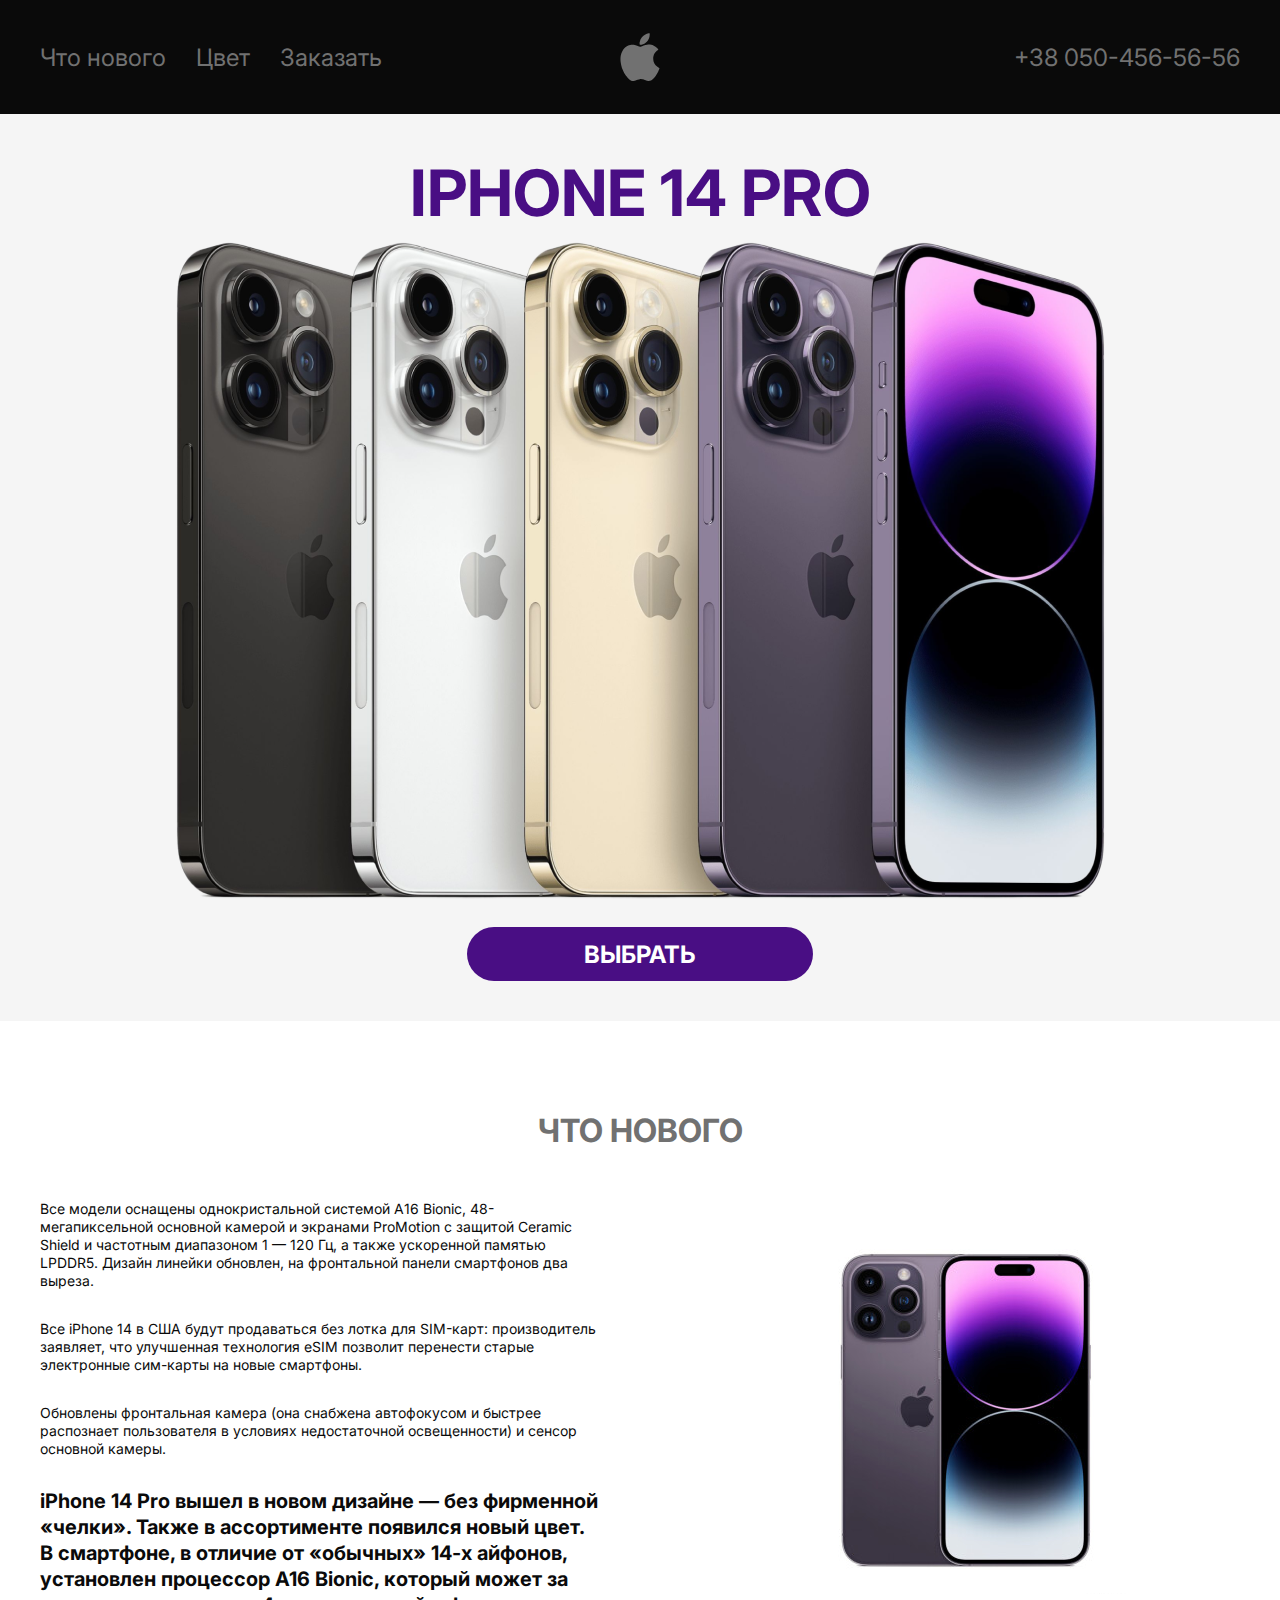
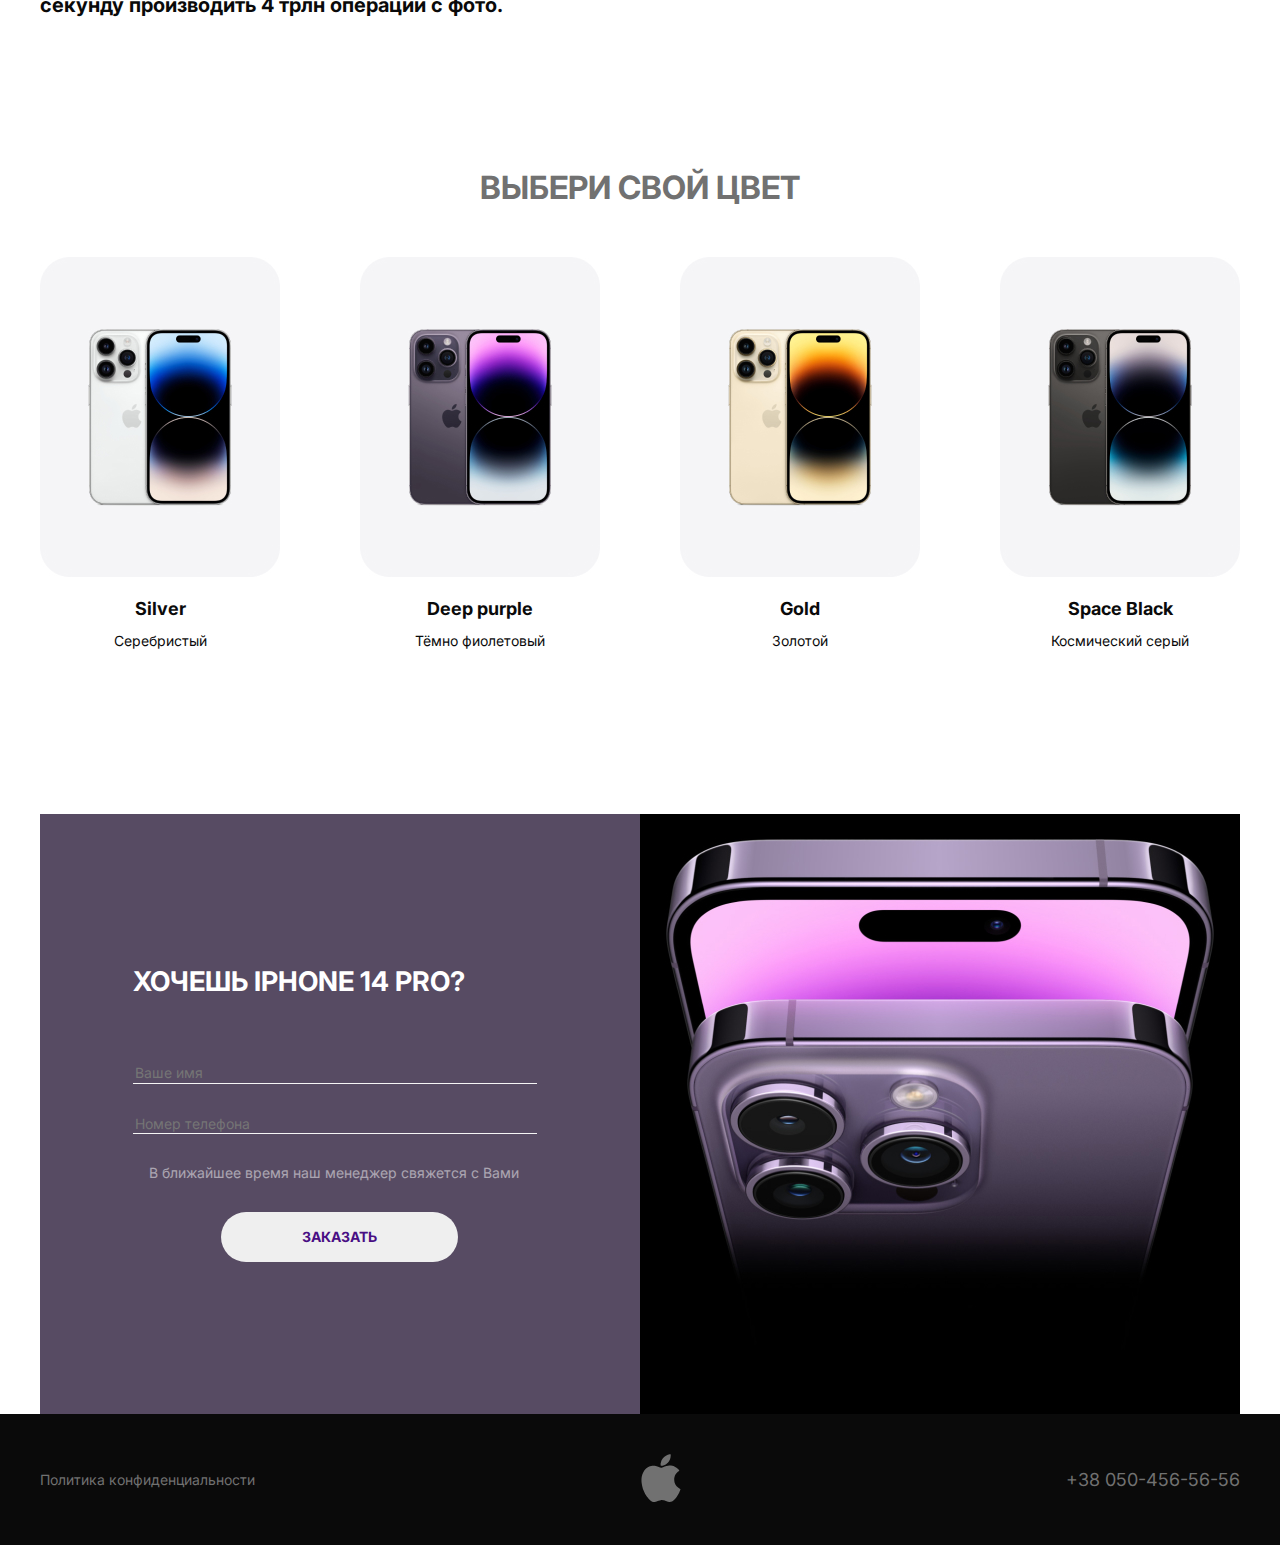
==== index.html @ 1cb61a8d "add all file" ====
<!DOCTYPE html>
<html lang="ru">
<head>
    <meta charset="UTF-8">
    <meta http-equiv="X-UA-Compatible" content="IE=edge">
    <meta name="viewport" content="width=device-width, initial-scale=1.0">
    <link rel="preconnect" href="https://fonts.googleapis.com">
    <link rel="preconnect" href="https://fonts.gstatic.com" crossorigin>
    <link href="https://fonts.googleapis.com/css2?family=Inter:wght@400;700&display=swap" rel="stylesheet">
    <link rel="stylesheet" href="css/normalize.css">
    <link rel="stylesheet" href="css/style.css">
    <title>Document</title>
    
</head>
<body>
    <header class="header">
        <div class="container">
            <nav class="nav">
                <ul class="menu">
                    <li class="menu-item">
                        <a href="#" class="menu-link">Что нового</a>
                    </li>
                    <li class="menu-item">
                        <a href="#" class="menu-link">Цвет</a>
                    </li>
                    <li class="menu-item">
                        <a href="#" class="menu-link">Заказать</a>
                    </li>
                </ul>
                <a class="logo">
                    <img src="img/logo.svg" alt="logo">
                </a>
                <a class="phone" href="tel:380504565656">+38 050-456-56-56</a>
            </nav>
        </div>
    </header>
    <main class="main">
        <section class="headline">
            <div class="container">
                <h1 class="title">iPhone 14 Pro</h1>
                <img class="headline-img" src="img/iphone1.png" alt="iphone14pro">
                <a class="headline-btn" href="#">выбрать</a>
            </div>
        </section>
        <section class="new">
            <div class="container">
                <h2 class="new-title">Что нового</h2>
                <div class="new-info">
                    <div class="new-text">
                        <p>Все модели оснащены однокристальной системой A16 Bionic, 48-мегапиксельной основной камерой и экранами ProMotion с защитой Ceramic Shield и частотным диапазоном 1 — 120 Гц, а также ускоренной памятью LPDDR5. Дизайн линейки обновлен, на фронтальной панели смартфонов два выреза. </p>
                        <p>Все iPhone 14 в США будут продаваться без лотка для SIM-карт: производитель заявляет, что улучшенная технология eSIM позволит перенести старые электронные сим-карты на новые смартфоны.</p>
                        <p>Обновлены фронтальная камера (она снабжена автофокусом и быстрее распознает пользователя в условиях недостаточной освещенности) и сенсор основной камеры.
                        </p>
                        <b>
                            iPhone 14 Pro вышел в новом дизайне — без фирменной «челки». Также в ассортименте появился новый цвет. В смартфоне, в отличие от «обычных» 14-х айфонов, установлен процессор A16 Bionic, который может за секунду производить 4 трлн операций с фото.
                        </b>
                    </div>
                    <img class="images-new" src="img/iphone2.png"alt="iphone14pro">
                </div>
            </div>
        </section>
        <section class="color">
            <div class="container">
                <h2 class="new-title">Выбери свой цвет</h2>
                <ul class="color-item">
                    <li class="color-list">
                        <img class="color-img"src="img/silver.jpg" alt="silver">
                        <b>Silver</b>
                        <p>Серебристый</p>                        
                    </li>

                    <li class="color-list">
                        <img class="color-img"src="img/purple.jpg" alt="deep-perple">
                        <b>Deep purple</b>
                        <p>Тёмно фиолетовый</p>
                    </li>

                    <li class="color-list">
                        <img class="color-img"src="img/gold.jpg" alt="gold">
                        <b>Gold</b>
                        <p>Золотой</p>
                    </li>

                    <li class="color-list">
                        <img class="color-img"src="img/black.jpg" alt="space-black">
                        <b>Space Black</b>
                        <p>Космический серый</p>
                    </li>
                </ul>
            </div>
        </section>
        <section class="feed">
            <div class="container">
                <div class="text-feed">
                    <h2 class="feed-title">хочешь iphone 14 pro?</h3>
                    <input type="form" placeholder="Ваше имя">
                    <input type="form" placeholder="Номер телефона">
                    <p>В ближайшее время наш менеджер свяжется с Вами</p>
                    <button type="submit">Заказать</button>
                    
                </div>
                <div class="fimg"><img class="feed-img"src="img/end.jpg" alt="end"></div>
            </div>
        </section>
    </main>
    <footer>
        <div class="container">
            <p>Политика конфиденциальности</p>
            <a href=""><img src="img/logo.svg" alt=""><a href="tel:380504565656">+38 050-456-56-56</a></a>
        </div>
    </footer>
</body>
</html>
---- css/style.css ----
.header {
    background-color: #0a0a0a;
    padding: 33px 0 32px;
    font-size: 24px;
}

a {
    text-decoration: none;
    color: #717171;
}

p {
    font-size: 14px;
    font-weight: 400;
}

ul {
    list-style: none;
    margin: 0;
    padding: 0;
}

body {
    font-family: 'Inter', sans-serif;
    font-size: 18px;
    line-height: 18px;
    font-weight: 400;
    color: #0a0a0a;
}

.container {
    max-width: 1200px;
    margin: 0 auto;
    padding: 0 15px;
}

.nav {
    display: flex;
    justify-content: space-between;
    align-items: center;
}

.menu {
    display: flex;
    flex-grow: 1;
    flex-basis: 0;
}

.phone {
    flex-grow: 1;
    flex-basis: 0;
    text-align: right;
}

.menu-item {
    padding-right: 30px;
}

.headline {
    background-color: #f5f5f5;
    text-align: center;
    padding: 70px 0 40px;
}

.title {
    text-transform: uppercase;
    margin: 0 0 40px;
    color: #490E84;
    /* line-height: 77; */
    font-weight: 700;
    font-size: 64px;
}

.headline-img {
    margin-bottom: 25px;
}

.headline-btn {
    text-transform: uppercase;
    color: #ffffff;
    font-size: 24px;
    font-weight: 700;
    border-radius: 30px;
    background-color: #490E84;
    display: inline-block;
    padding: 19px 117px 17px;
}

.new {
    padding: 90px 0 150px;
}

.new-title {
    margin: 0 0 50px;
    text-transform: uppercase;
    color: #717171;
    font-weight: 700;
    font-size: 32px;
    text-align: center;
    line-height: 39px;
}

.new-info  {
    display: flex;
    align-items: center;
}

.new-text p {
    max-width: 560px;
    margin: 0 0 30px;
}

.new-text b {
    display: block;
    max-width: 560px;
    font-size: 20px;
    line-height: 26px;
}

.images-new {
    margin-left: 190px;
}

.color-item {
    display: flex;
    gap: 80px;
}

.color-img {
    margin-bottom: 20px;
}

.color {
    margin-bottom: 150px;
}

.color b {
    margin-bottom: 10px;
}

.color li {
    text-align: center;
}



.text-feed {
    padding: 137px 0 0 93px;
}

.feed .container {
    display: flex;
    background-color: #574B63;
    padding: 0;
    margin-bottom: 0px;
}

.fimg {
    padding: 0;
    display: flex;
}

.feed-title {
    font-weight: 700;
    color: #ffffff;
    text-transform: uppercase;
    margin-bottom: 72px;
}

.feed input {
    border: none;
    border-bottom: 1px solid rgba(245, 245, 245, 1);
    width: 400px;
    margin-bottom: 30px;
    background-color: #574B63;
    font-size: 14px;
    color: #ffffff
}

.feed p {
    opacity: 0.5;
    margin: 0 0 30px 16px;
    color: #fff;
}

.feed button {
    padding: 16px 81px;
    margin: 0 0 0 88px;
    text-transform: uppercase;
    font-weight: 700;
    font-size: 14px;
    color: #490E84;
    line-height: 18px;
    border-radius: 30px;
    border: none;
}

footer {
    background-color: #0a0a0a;
    color: #717171;
   
}

footer .container {
    display: flex;
    flex-direction: row;
    align-items: center;
    justify-content: space-between;
    padding: 40px 0 40px 0;
    
}
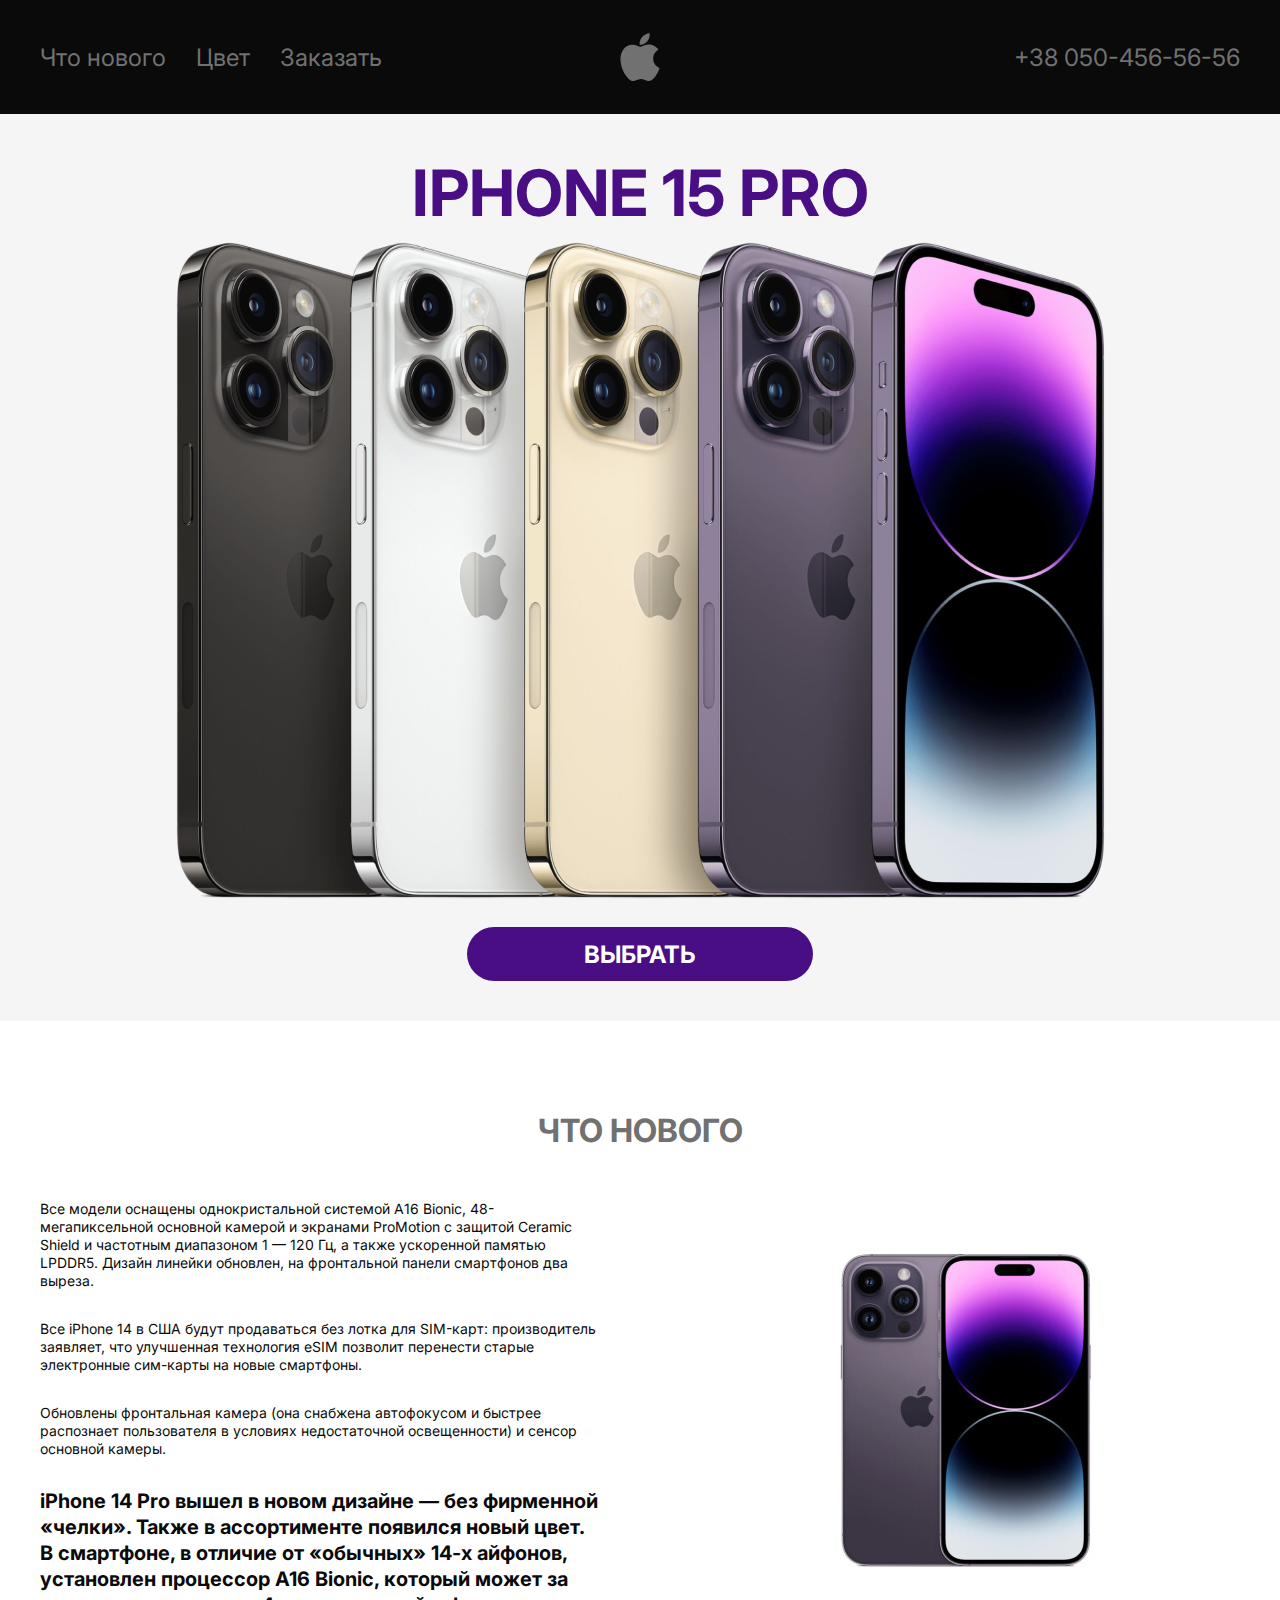
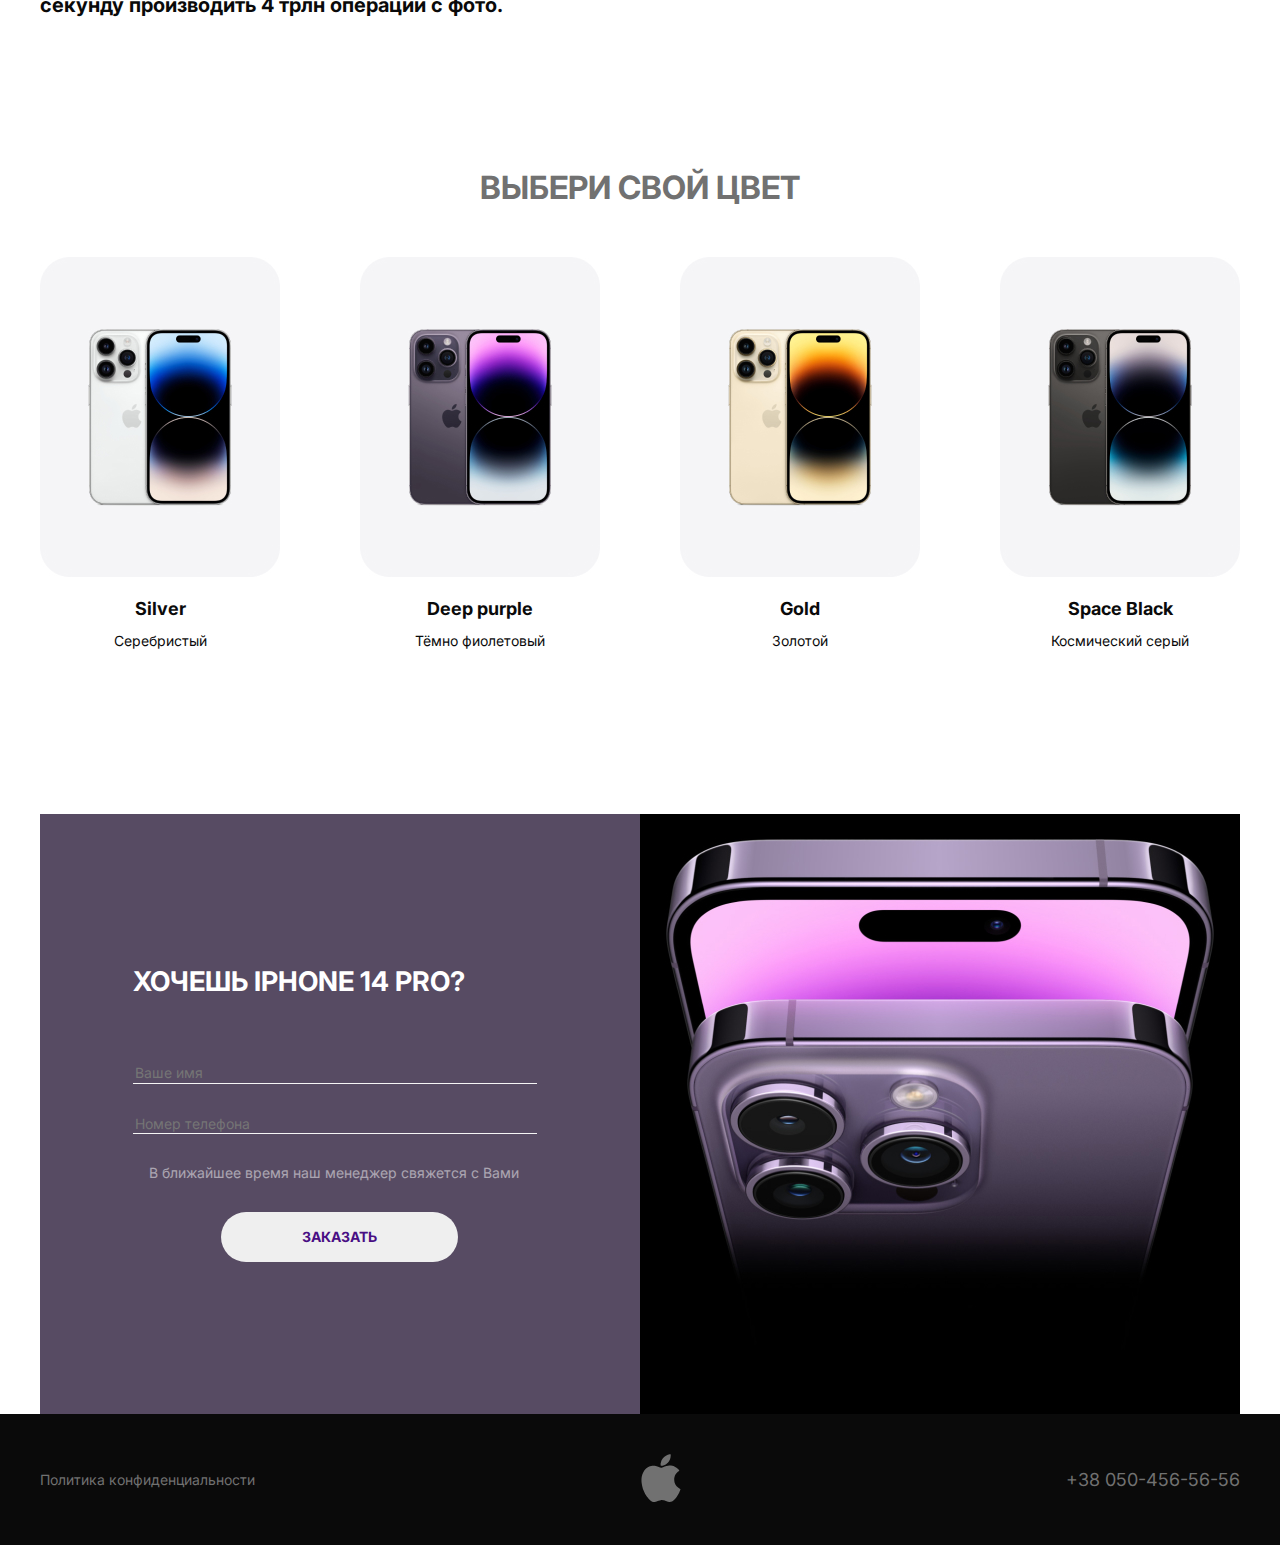
==== commit 9ca0ded5: "смена порядкового номера айфона" ====
--- a/index.html
+++ b/index.html
@@ -37,7 +37,7 @@
     <main class="main">
         <section class="headline">
             <div class="container">
-                <h1 class="title">iPhone 14 Pro</h1>
+                <h1 class="title">iPhone 15 Pro</h1>
                 <img class="headline-img" src="img/iphone1.png" alt="iphone14pro">
                 <a class="headline-btn" href="#">выбрать</a>
             </div>
